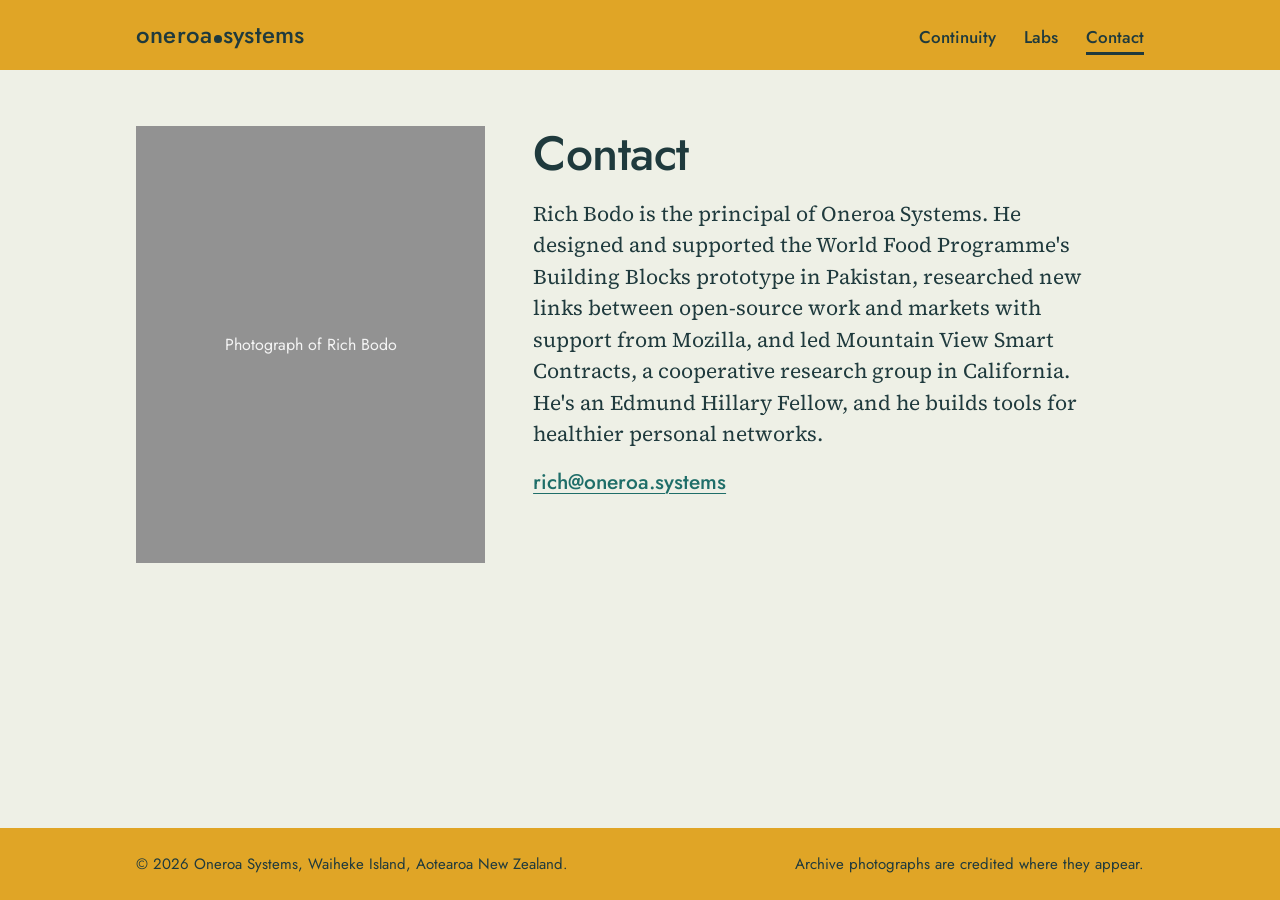
==== site/contact.html @ de26f317 "First version of the Oneroa Systems site Four static pages (home, Continuity, Labs, Contact) with on" ====
<!doctype html>
<html lang="en-NZ">
<head>
  <meta charset="utf-8">
  <meta name="viewport" content="width=device-width, initial-scale=1">
  <title>Contact | Oneroa Systems</title>
  <meta name="description" content="Get in touch with Rich Bodo, principal of Oneroa Systems.">
  <link rel="icon" href="favicon.svg" type="image/svg+xml">
  <link rel="preload" href="fonts/jost-wght.woff2" as="font" type="font/woff2" crossorigin>
  <link rel="stylesheet" href="css/style.css">
</head>
<body>
  <a class="skip" href="#main">Skip to content</a>
  <header class="site-header band">
    <div class="wrap">
      <a class="wordmark" href="index.html" aria-label="oneroa.systems, home">oneroa<span class="sun" aria-hidden="true"></span>systems</a>
      <nav class="site-nav" aria-label="Main">
        <ul>
          <li><a href="continuity.html">Continuity</a></li>
          <li><a href="labs.html">Labs</a></li>
          <li><a href="contact.html" aria-current="page">Contact</a></li>
        </ul>
      </nav>
    </div>
  </header>

  <main id="main" class="wrap contact-card">
    <figure class="archive">
      <!-- Replace the placeholder with: <img src="images/rich-bodo.jpg" alt="Rich Bodo"> -->
      <div class="placeholder" role="img" aria-label="Photograph of Rich Bodo, to come">Photograph of Rich Bodo</div>
    </figure>

    <div class="prose">
      <h1>Contact</h1>
      <p class="lede">Rich Bodo is the principal of Oneroa Systems. He designed and supported the World Food Programme's Building Blocks prototype in Pakistan, researched new links between open-source work and markets with support from Mozilla, and led Mountain View Smart Contracts, a cooperative research group in California. He's an Edmund Hillary Fellow, and he builds tools for healthier personal networks.</p>
      <p class="email"><a href="mailto:rich@oneroa.systems">rich@oneroa.systems</a></p>
    </div>
  </main>

  <footer class="site-footer band">
    <div class="wrap">
      <p>&copy; 2026 Oneroa Systems, Waiheke Island, Aotearoa New Zealand.</p>
      <p>Archive photographs are credited where they appear.</p>
    </div>
  </footer>
</body>
</html>
---- site/css/style.css ----
/* Oneroa Systems. Mid-century NZ: Crown Lynn and 1950s travel-poster colours, archive photos in black and white. */

@font-face {
  font-family: "Jost";
  src: url("../fonts/jost-wght.woff2") format("woff2");
  font-weight: 300 700;
  font-display: swap;
}
@font-face {
  font-family: "Source Serif 4";
  src: url("../fonts/source-serif-4-wght.woff2") format("woff2");
  font-weight: 300 700;
  font-display: swap;
}
@font-face {
  font-family: "Source Serif 4";
  src: url("../fonts/source-serif-4-wght-italic.woff2") format("woff2");
  font-weight: 300 700;
  font-style: italic;
  font-display: swap;
}

:root {
  --kowhai: #e0a526;
  --harbour: #1f3a3d;
  --lichen: #eef0e6;
  --turquoise: #2f8c86;
  --turquoise-deep: #1f6e69;
  --pohutukawa: #b23a2e;
  --manuka: #707d3c;
  --photo-grey: #8d938e;

  --sans: "Jost", "Futura", "Century Gothic", "Avenir Next", sans-serif;
  --serif: "Source Serif 4", "Iowan Old Style", "Georgia", serif;

  --page: 68rem;
  --measure: 36rem;
  --gutter: clamp(1rem, 4vw, 2.5rem);
}

*, *::before, *::after { box-sizing: border-box; }

html { background: var(--lichen); color: var(--harbour); }

body {
  margin: 0;
  font-family: var(--serif);
  font-size: 1.125rem;
  line-height: 1.6;
  font-optical-sizing: auto;
  min-height: 100vh;
  display: flex;
  flex-direction: column;
  overflow-x: clip;
}

main { flex: 1; }

a { color: var(--turquoise-deep); text-decoration-thickness: 1px; text-underline-offset: 0.18em; }
a:hover { color: var(--harbour); text-decoration-thickness: 2px; }
:focus-visible { outline: 3px solid var(--pohutukawa); outline-offset: 3px; }

h1, h2, h3 {
  font-family: var(--sans);
  font-weight: 500;
  line-height: 1.15;
  margin: 0;
}
h1 { font-size: clamp(2.25rem, 5vw, 3rem); letter-spacing: -0.01em; }
h2 { font-size: 1.5rem; margin-top: 2.5rem; margin-bottom: 0.75rem; }
h3 { font-size: 1.3125rem; margin-bottom: 0.5rem; }
p { margin: 0 0 1rem; }

.wrap { width: 100%; max-width: var(--page); margin: 0 auto; padding: 0 var(--gutter); }
.prose { max-width: var(--measure); }
.lede { font-size: 1.3125rem; line-height: 1.5; margin-top: 1rem; }

.skip { position: absolute; left: -999px; }
.skip:focus { left: 1rem; top: 1rem; background: var(--lichen); padding: 0.5rem 1rem; z-index: 2; }

/* The kōwhai bands, after Mountain View Smart Contracts' amber bar. */
.band { background: var(--kowhai); color: var(--harbour); font-family: var(--sans); }
.band a { color: var(--harbour); }

.site-header .wrap {
  display: flex;
  flex-wrap: wrap;
  align-items: baseline;
  justify-content: space-between;
  gap: 0.5rem 2rem;
  padding-top: 1rem;
  padding-bottom: 1rem;
}

.wordmark {
  font-family: var(--sans);
  font-weight: 500;
  font-size: 1.5rem;
  letter-spacing: 0.01em;
  text-decoration: none;
  white-space: nowrap;
}
/* The dot in the name is a small sun. */
.wordmark .sun {
  display: inline-block;
  width: 0.32em;
  height: 0.32em;
  margin: 0 0.06em;
  border-radius: 50%;
  background: currentColor;
  vertical-align: 0.02em;
}

.site-nav ul { list-style: none; margin: 0; padding: 0; display: flex; flex-wrap: wrap; gap: 0.25rem 1.75rem; }
.site-nav a { font-size: 1.0625rem; font-weight: 500; text-decoration: none; padding-bottom: 0.2rem; border-bottom: 3px solid transparent; }
.site-nav a:hover { border-bottom-color: var(--harbour); }
.site-nav a[aria-current="page"] { border-bottom-color: var(--harbour); }

.site-footer { margin-top: 5rem; font-size: 0.9375rem; }
.site-footer .wrap { padding-top: 1.5rem; padding-bottom: 1.5rem; display: flex; flex-wrap: wrap; justify-content: space-between; gap: 0.5rem 2rem; }
.site-footer p { margin: 0; }

/* Archive photographs: always black and white, always credited. */
.archive { margin: 0; }
.archive img, .archive .placeholder {
  display: block;
  width: 100%;
  aspect-ratio: 4 / 5;
  object-fit: cover;
  filter: grayscale(1) contrast(1.05);
  background: var(--photo-grey);
}
.archive.wide img, .archive.wide .placeholder { aspect-ratio: 3 / 2; }
.archive .placeholder {
  display: grid;
  place-items: center;
  padding: 1.5rem;
  color: var(--lichen);
  font-family: var(--sans);
  font-size: 1rem;
  text-align: center;
}
.archive figcaption { font-family: var(--sans); font-size: 0.875rem; line-height: 1.45; margin-top: 0.6rem; max-width: 30rem; }
.archive figcaption .title { font-family: var(--serif); font-style: italic; font-size: 0.9375rem; display: block; }

/* Home: the one loud moment. A kōwhai sun rises behind the archive photo, as on a 1950s travel poster. */
.hero { display: grid; grid-template-columns: 7fr 5fr; gap: 3rem; align-items: center; padding-top: 4rem; }
.hero h1 { font-size: clamp(3rem, 8vw, 4.5rem); font-weight: 450; letter-spacing: -0.02em; line-height: 1; }
.hero h1 .sun { display: inline-block; width: 0.26em; height: 0.26em; border-radius: 50%; background: var(--kowhai); margin: 0 0.04em; }
.hero .lede { max-width: 30rem; margin-top: 1.5rem; }
.hero .archive { position: relative; isolation: isolate; }
.hero .archive::before {
  content: "";
  position: absolute;
  z-index: -1;
  width: 78%;
  aspect-ratio: 1;
  border-radius: 50%;
  background: var(--kowhai);
  top: -7%;
  right: -16%;
}

.offers { display: grid; grid-template-columns: 1fr 1fr; gap: 3rem; margin-top: 5rem; padding-top: 2rem; border-top: 4px solid var(--harbour); }
.offers h2 { margin-top: 0; }
.offers p { max-width: 30rem; }

/* Inner pages: text on the left, one archive photo on the right. */
.page { display: grid; grid-template-columns: minmax(0, 7fr) minmax(0, 4fr); gap: 3.5rem; padding-top: 3.5rem; }
.page .archive { position: sticky; top: 2rem; align-self: start; margin-top: 0.5rem; }

ul.plain, ol.steps { padding-left: 1.25rem; margin: 0 0 1rem; }
ul.plain li, ol.steps li { margin-bottom: 0.5rem; }
ol.steps li::marker { font-family: var(--sans); font-weight: 500; color: var(--manuka); }

.project { margin-top: 2.5rem; padding-top: 1.5rem; border-top: 4px solid var(--turquoise); }
.project h2 { margin-top: 0; display: flex; flex-wrap: wrap; align-items: baseline; gap: 0.5rem 1rem; }
.status { font-family: var(--sans); font-size: 0.9375rem; font-weight: 500; background: var(--turquoise); color: var(--lichen); padding: 0.1rem 0.6rem; border-radius: 1rem; }

.contact-card { display: grid; grid-template-columns: minmax(0, 4fr) minmax(0, 7fr); gap: 3rem; align-items: start; padding-top: 3.5rem; }
.contact-card .email { font-family: var(--sans); font-size: 1.3125rem; font-weight: 500; }

@media (max-width: 52rem) {
  .hero, .offers, .page, .contact-card { grid-template-columns: 1fr; gap: 2.5rem; }
  .hero { padding-top: 2.5rem; }
  .hero .archive { max-width: 22rem; margin: 1rem 2.5rem 0 0; }
  .page .archive { position: static; max-width: 22rem; }
  .contact-card .archive { max-width: 16rem; }
  .offers { margin-top: 3.5rem; }
}
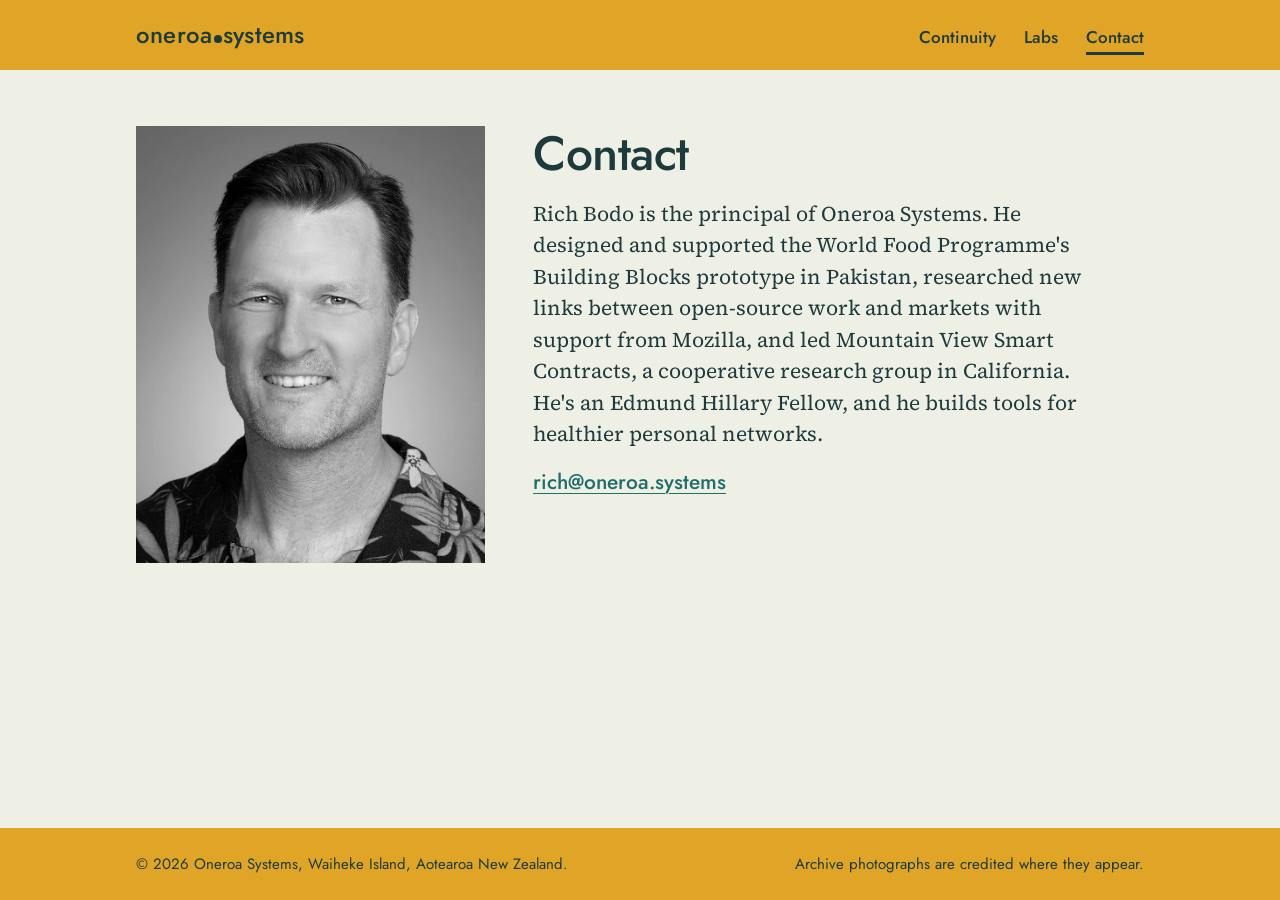
==== commit cb3eb382: "Add the Oneroa photo to the home page and Rich's photo to the contact page The home photo is Whites " ====
--- a/site/contact.html
+++ b/site/contact.html
@@ -26,8 +26,7 @@
 
   <main id="main" class="wrap contact-card">
     <figure class="archive">
-      <!-- Replace the placeholder with: <img src="images/rich-bodo.jpg" alt="Rich Bodo"> -->
-      <div class="placeholder" role="img" aria-label="Photograph of Rich Bodo, to come">Photograph of Rich Bodo</div>
+      <img src="images/rich-bodo.jpg" alt="Rich Bodo">
     </figure>
 
     <div class="prose">
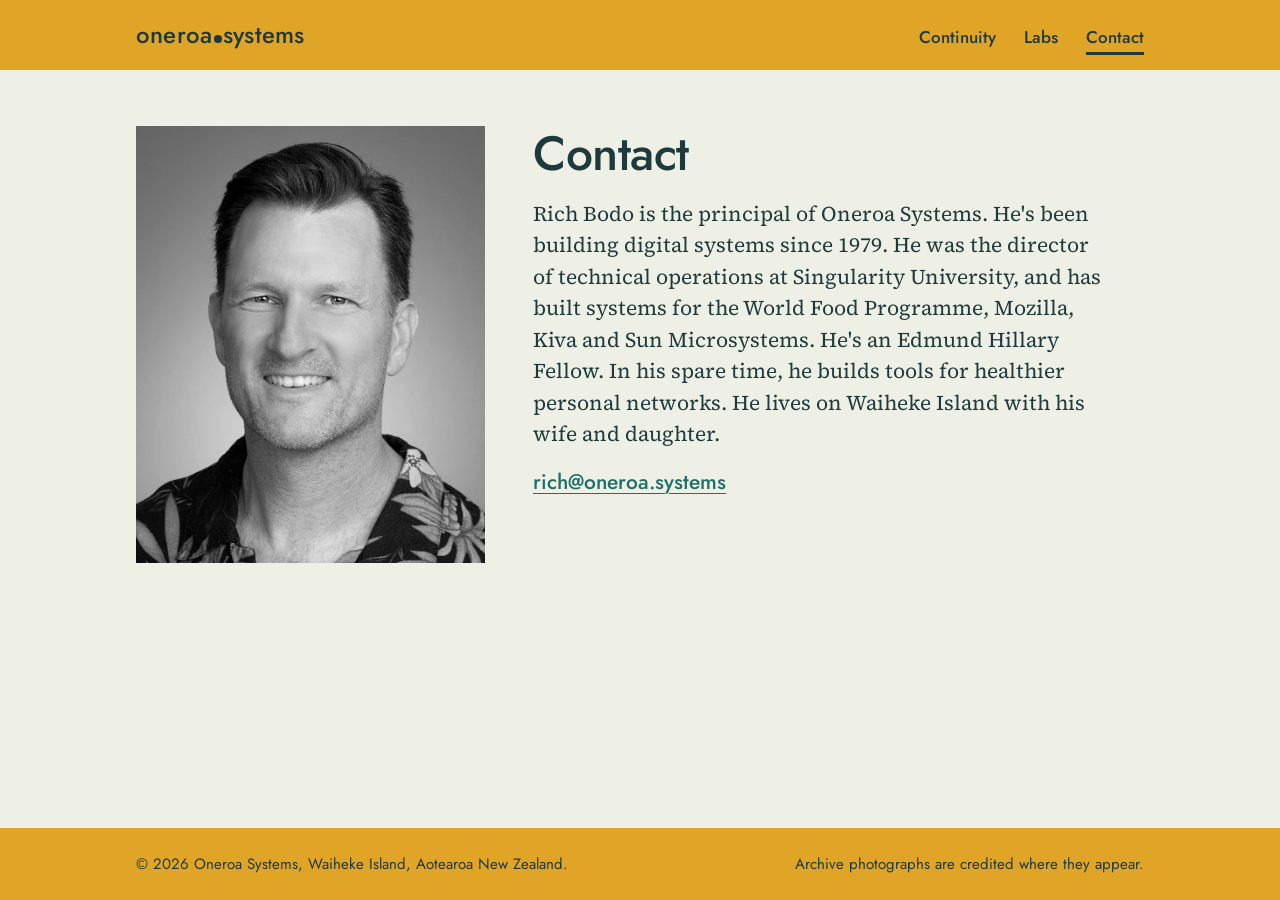
==== commit 0d007ced: "Contact: Rich's updated bio Co-Authored-By: Claude Opus 5.5 <noreply@anthropic.com>" ====
--- a/site/contact.html
+++ b/site/contact.html
@@ -31,7 +31,7 @@
 
     <div class="prose">
       <h1>Contact</h1>
-      <p class="lede">Rich Bodo is the principal of Oneroa Systems. He designed and supported the World Food Programme's Building Blocks prototype in Pakistan, researched new links between open-source work and markets with support from Mozilla, and led Mountain View Smart Contracts, a cooperative research group in California. He's an Edmund Hillary Fellow, and he builds tools for healthier personal networks.</p>
+      <p class="lede">Rich Bodo is the principal of Oneroa Systems. He's been building digital systems since 1979. He was the director of technical operations at Singularity University, and has built systems for the World Food Programme, Mozilla, Kiva and Sun Microsystems. He's an Edmund Hillary Fellow. In his spare time, he builds tools for healthier personal networks. He lives on Waiheke Island with his wife and daughter.</p>
       <p class="email"><a href="mailto:rich@oneroa.systems">rich@oneroa.systems</a></p>
     </div>
   </main>
--- a/site/css/style.css
+++ b/site/css/style.css
@@ -166,7 +166,7 @@
 .offers p { max-width: 30rem; }
 
 /* Inner pages: text on the left, one archive photo on the right. */
-.page { display: grid; grid-template-columns: minmax(0, 7fr) minmax(0, 4fr); gap: 3.5rem; padding-top: 3.5rem; }
+.page { display: grid; grid-template-columns: minmax(0, 7fr) minmax(0, 4fr); gap: 3.5rem; padding-top: 3.5rem; align-content: start; }
 .page .archive { position: sticky; top: 2rem; align-self: start; margin-top: 0.5rem; }
 
 ul.plain, ol.steps { padding-left: 1.25rem; margin: 0 0 1rem; }
@@ -177,7 +177,7 @@
 .project h2 { margin-top: 0; display: flex; flex-wrap: wrap; align-items: baseline; gap: 0.5rem 1rem; }
 .status { font-family: var(--sans); font-size: 0.9375rem; font-weight: 500; background: var(--turquoise); color: var(--lichen); padding: 0.1rem 0.6rem; border-radius: 1rem; }
 
-.contact-card { display: grid; grid-template-columns: minmax(0, 4fr) minmax(0, 7fr); gap: 3rem; align-items: start; padding-top: 3.5rem; }
+.contact-card { display: grid; grid-template-columns: minmax(0, 4fr) minmax(0, 7fr); gap: 3rem; align-items: start; align-content: start; padding-top: 3.5rem; }
 .contact-card .email { font-family: var(--sans); font-size: 1.3125rem; font-weight: 500; }
 
 @media (max-width: 52rem) {
